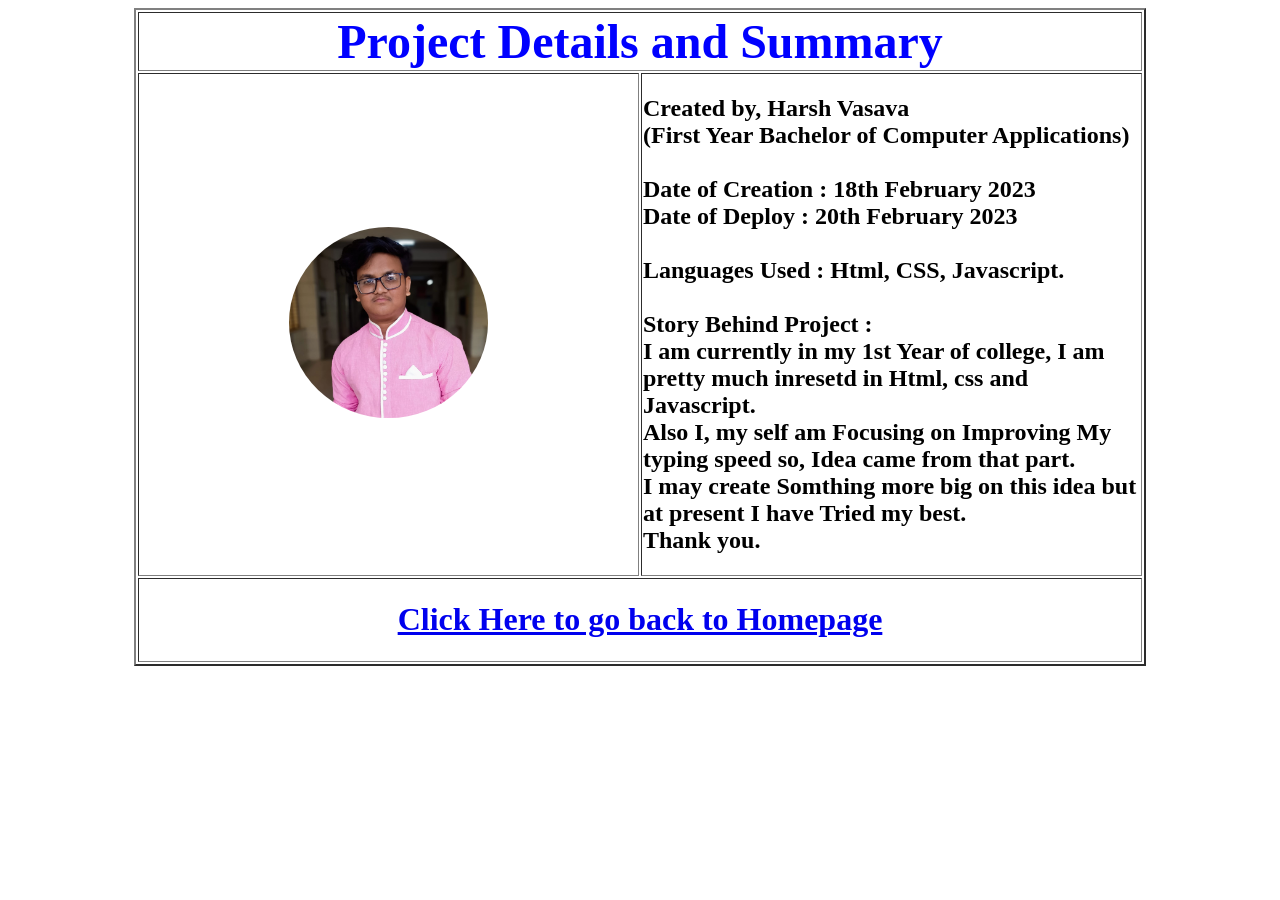
==== credits.html @ daffdd24 "Add files via upload" ====
<!DOCTYPE html>
<html lang="en">

<head>
    <meta charset="UTF-8">
    <meta name="viewport" content="width=device-width, initial-scale=1.0">
    <title>Project Details</title>
    <link rel="stylesheet" href="credits.css">
</head>

<body>
    <table align="center" width="80%" class="card" border="2px">
        <tr>
            <th colspan="2">
                <font color=blue size=8>Project Details and Summary</h1>
                </font>
            </th>
        </tr>
        <tr>
            <th width="50%">
                <img src="profile.jpg" class="img" width="40%">
            </th>
            <th width="50%" align="left">
                <h2>
                    Created by, Harsh Vasava
                    <br>(First Year Bachelor of Computer Applications)
                    <br>
                    <br> Date of Creation : 18th February 2023
                    <br> Date of Deploy : 20th February 2023
                    <br>
                    <br> Languages Used : Html, CSS, Javascript.
                    <br>
                    <br> Story Behind Project :
                    <br> I am currently in my 1st Year of college, I am pretty much inresetd in Html, css and Javascript.
                    <br> Also I, my self am Focusing on Improving My typing speed so, Idea came from that part.
                    <br> I may create Somthing more big on this idea but at present I have Tried my best.
                    <br> Thank you.
                </h2>
            </th>
            <tr>
                <th colspan="2">
                    <h1>
                        <a href="index.html">Click Here to go back to Homepage</a>
                    </h1>
                </th>
            </tr>
        </tr>
    </table>
</body>

</html>
---- credits.css ----
.img {
    border-radius: 100%;
}
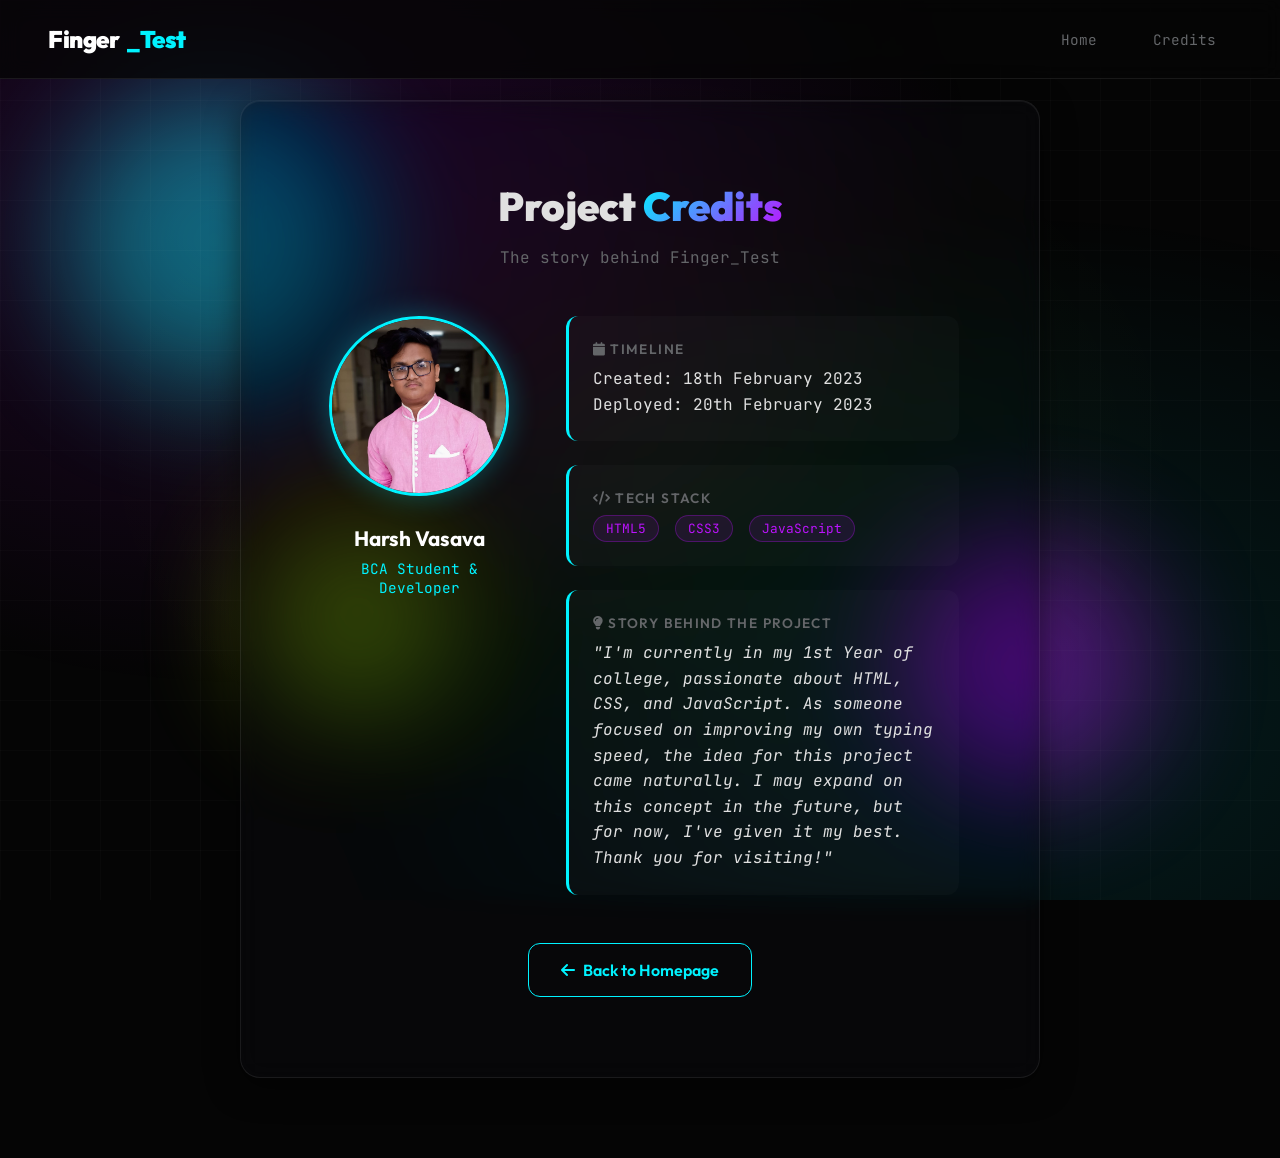
==== commit 6922763d: "update bainchod" ====
--- a/credits.html
+++ b/credits.html
@@ -1,51 +1,240 @@
-<!DOCTYPE html>
-<html lang="en">
-
-<head>
-    <meta charset="UTF-8">
-    <meta name="viewport" content="width=device-width, initial-scale=1.0">
-    <title>Project Details</title>
-    <link rel="stylesheet" href="credits.css">
-</head>
-
-<body>
-    <table align="center" width="80%" class="card" border="2px">
-        <tr>
-            <th colspan="2">
-                <font color=blue size=8>Project Details and Summary</h1>
-                </font>
-            </th>
-        </tr>
-        <tr>
-            <th width="50%">
-                <img src="profile.jpg" class="img" width="40%">
-            </th>
-            <th width="50%" align="left">
-                <h2>
-                    Created by, Harsh Vasava
-                    <br>(First Year Bachelor of Computer Applications)
-                    <br>
-                    <br> Date of Creation : 18th February 2023
-                    <br> Date of Deploy : 20th February 2023
-                    <br>
-                    <br> Languages Used : Html, CSS, Javascript.
-                    <br>
-                    <br> Story Behind Project :
-                    <br> I am currently in my 1st Year of college, I am pretty much inresetd in Html, css and Javascript.
-                    <br> Also I, my self am Focusing on Improving My typing speed so, Idea came from that part.
-                    <br> I may create Somthing more big on this idea but at present I have Tried my best.
-                    <br> Thank you.
-                </h2>
-            </th>
-            <tr>
-                <th colspan="2">
-                    <h1>
-                        <a href="index.html">Click Here to go back to Homepage</a>
-                    </h1>
-                </th>
-            </tr>
-        </tr>
-    </table>
-</body>
-
-</html>+<!DOCTYPE html>
+<html lang="en">
+<head>
+    <meta charset="UTF-8">
+    <meta name="viewport" content="width=device-width, initial-scale=1.0">
+    <title>Credits | Finger_Test</title>
+    <link rel="stylesheet" href="styles.css">
+    <link rel="stylesheet" href="https://cdnjs.cloudflare.com/ajax/libs/font-awesome/6.5.1/css/all.min.css">
+    <style>
+        .credits-container {
+            min-height: 100vh;
+            display: flex;
+            flex-direction: column;
+            align-items: center;
+            justify-content: center;
+            padding: var(--space-2xl) var(--space-lg);
+            padding-top: 100px;
+        }
+
+        .credits-card {
+            max-width: 800px;
+            width: 100%;
+            padding: var(--space-2xl);
+            animation: scaleIn 0.6s ease-out;
+        }
+
+        .credits-header {
+            text-align: center;
+            margin-bottom: var(--space-xl);
+        }
+
+        .credits-header h1 {
+            font-family: var(--font-heading);
+            font-size: 2.5rem;
+            font-weight: 900;
+            margin-bottom: var(--space-sm);
+        }
+
+        .credits-header h1 span {
+            background: linear-gradient(135deg, var(--primary), var(--secondary));
+            -webkit-background-clip: text;
+            -webkit-text-fill-color: transparent;
+            background-clip: text;
+        }
+
+        .credits-content {
+            display: grid;
+            grid-template-columns: 1fr 2fr;
+            gap: var(--space-xl);
+            align-items: start;
+        }
+
+        .profile-section {
+            text-align: center;
+        }
+
+        .profile-image {
+            width: 180px;
+            height: 180px;
+            border-radius: 50%;
+            object-fit: cover;
+            border: 3px solid var(--primary);
+            box-shadow: 0 0 30px rgba(0, 243, 255, 0.3);
+            margin-bottom: var(--space-md);
+            animation: float 4s ease-in-out infinite;
+        }
+
+        .profile-name {
+            font-family: var(--font-heading);
+            font-size: 1.3rem;
+            font-weight: 700;
+            color: var(--text-bright);
+            margin-bottom: var(--space-xs);
+        }
+
+        .profile-role {
+            font-size: 0.9rem;
+            color: var(--primary);
+        }
+
+        .info-section {
+            display: flex;
+            flex-direction: column;
+            gap: var(--space-md);
+        }
+
+        .info-item {
+            padding: var(--space-md);
+            background: rgba(255, 255, 255, 0.02);
+            border-radius: 12px;
+            border-left: 3px solid var(--primary);
+        }
+
+        .info-item h3 {
+            font-family: var(--font-heading);
+            font-size: 0.85rem;
+            font-weight: 600;
+            color: var(--text-muted);
+            text-transform: uppercase;
+            letter-spacing: 0.1em;
+            margin-bottom: var(--space-xs);
+        }
+
+        .info-item p {
+            color: var(--text-main);
+            line-height: 1.6;
+        }
+
+        .tech-stack {
+            display: flex;
+            gap: var(--space-sm);
+            flex-wrap: wrap;
+            margin-top: var(--space-xs);
+        }
+
+        .tech-badge {
+            padding: 4px 12px;
+            background: rgba(188, 19, 254, 0.1);
+            border: 1px solid rgba(188, 19, 254, 0.3);
+            border-radius: 20px;
+            font-size: 0.8rem;
+            color: var(--secondary);
+        }
+
+        .story-text {
+            color: var(--text-muted);
+            font-style: italic;
+        }
+
+        .back-link {
+            margin-top: var(--space-xl);
+            text-align: center;
+        }
+
+        .back-link a {
+            display: inline-flex;
+            align-items: center;
+            gap: var(--space-xs);
+            padding: var(--space-sm) var(--space-lg);
+            background: transparent;
+            border: 1px solid var(--primary);
+            color: var(--primary);
+            text-decoration: none;
+            border-radius: 12px;
+            font-family: var(--font-heading);
+            font-weight: 600;
+            transition: all var(--transition-smooth);
+        }
+
+        .back-link a:hover {
+            background: rgba(0, 243, 255, 0.1);
+            box-shadow: 0 0 25px rgba(0, 243, 255, 0.3);
+            transform: scale(1.05);
+        }
+
+        @media (max-width: 768px) {
+            .credits-content {
+                grid-template-columns: 1fr;
+            }
+
+            .profile-section {
+                margin-bottom: var(--space-lg);
+            }
+
+            .profile-image {
+                width: 140px;
+                height: 140px;
+            }
+        }
+    </style>
+</head>
+<body>
+    <!-- Floating Background Shapes -->
+    <div class="floating-shapes">
+        <div class="shape shape-1"></div>
+        <div class="shape shape-2"></div>
+        <div class="shape shape-3"></div>
+    </div>
+
+    <!-- Navigation -->
+    <nav class="nav" data-testid="main-navigation">
+        <a href="Index.html" class="nav-logo" data-testid="nav-logo">
+            Finger<span>_Test</span>
+        </a>
+        <ul class="nav-links">
+            <li><a href="Index.html" data-testid="nav-home">Home</a></li>
+            <li><a href="credits.html" data-testid="nav-credits">Credits</a></li>
+        </ul>
+    </nav>
+
+    <!-- Main Content -->
+    <main class="credits-container" data-testid="credits-container">
+        <div class="credits-card glass-card" data-testid="credits-card">
+            <div class="credits-header">
+                <h1>Project <span>Credits</span></h1>
+                <p style="color: var(--text-muted);">The story behind Finger_Test</p>
+            </div>
+
+            <div class="credits-content">
+                <div class="profile-section">
+                    <img src="profile.jpg" alt="Harsh Vasava" class="profile-image" data-testid="profile-image">
+                    <div class="profile-name">Harsh Vasava</div>
+                    <div class="profile-role">BCA Student & Developer</div>
+                </div>
+
+                <div class="info-section">
+                    <div class="info-item">
+                        <h3><i class="fas fa-calendar"></i> Timeline</h3>
+                        <p>Created: 18th February 2023<br>Deployed: 20th February 2023</p>
+                    </div>
+
+                    <div class="info-item">
+                        <h3><i class="fas fa-code"></i> Tech Stack</h3>
+                        <div class="tech-stack">
+                            <span class="tech-badge">HTML5</span>
+                            <span class="tech-badge">CSS3</span>
+                            <span class="tech-badge">JavaScript</span>
+                        </div>
+                    </div>
+
+                    <div class="info-item">
+                        <h3><i class="fas fa-lightbulb"></i> Story Behind The Project</h3>
+                        <p class="story-text">
+                            "I'm currently in my 1st Year of college, passionate about HTML, CSS, and JavaScript. 
+                            As someone focused on improving my own typing speed, the idea for this project came naturally. 
+                            I may expand on this concept in the future, but for now, I've given it my best. Thank you for visiting!"
+                        </p>
+                    </div>
+                </div>
+            </div>
+
+            <div class="back-link">
+                <a href="Index.html" data-testid="back-home-btn">
+                    <i class="fas fa-arrow-left"></i> Back to Homepage
+                </a>
+            </div>
+        </div>
+    </main>
+</body>
+</html>
--- a/styles.css
+++ b/styles.css
@@ -0,0 +1,933 @@
+/* ===== CYBERPUNK NEON TYPING TEST - DESIGN SYSTEM ===== */
+
+/* Google Fonts */
+@import url('https://fonts.googleapis.com/css2?family=Outfit:wght@300;500;700;900&display=swap');
+@import url('https://fonts.googleapis.com/css2?family=JetBrains+Mono:wght@400;500;700&display=swap');
+
+/* CSS Reset & Variables */
+* {
+    margin: 0;
+    padding: 0;
+    box-sizing: border-box;
+}
+
+:root {
+    /* Colors */
+    --bg-void: #050505;
+    --bg-surface: rgba(20, 20, 30, 0.6);
+    --bg-glass: rgba(10, 10, 15, 0.4);
+    --surface-glass: rgba(255, 255, 255, 0.03);
+    
+    --primary: #00f3ff;
+    --secondary: #bc13fe;
+    --accent: #ccff00;
+    --tertiary: #ff6b35;
+    
+    --text-main: #e0e0e0;
+    --text-muted: #646669;
+    --text-bright: #ffffff;
+    
+    --success: #00ff9d;
+    --error: #ff2a6d;
+    
+    --border-glass: rgba(255, 255, 255, 0.08);
+    --border-glow: rgba(0, 243, 255, 0.3);
+    
+    /* Typography */
+    --font-heading: 'Outfit', sans-serif;
+    --font-mono: 'JetBrains Mono', monospace;
+    
+    /* Spacing */
+    --space-xs: 0.5rem;
+    --space-sm: 1rem;
+    --space-md: 1.5rem;
+    --space-lg: 2rem;
+    --space-xl: 3rem;
+    --space-2xl: 5rem;
+    
+    /* Transitions */
+    --transition-fast: 0.2s cubic-bezier(0.4, 0, 0.2, 1);
+    --transition-smooth: 0.3s cubic-bezier(0.4, 0, 0.2, 1);
+    --transition-bounce: 0.5s cubic-bezier(0.68, -0.55, 0.265, 1.55);
+}
+
+/* ===== BASE STYLES ===== */
+html {
+    scroll-behavior: smooth;
+}
+
+body {
+    font-family: var(--font-mono);
+    background: var(--bg-void);
+    color: var(--text-main);
+    min-height: 100vh;
+    overflow-x: hidden;
+    position: relative;
+}
+
+/* Animated Background */
+body::before {
+    content: '';
+    position: fixed;
+    top: 0;
+    left: 0;
+    width: 100%;
+    height: 100%;
+    background: 
+        radial-gradient(ellipse at 20% 20%, rgba(188, 19, 254, 0.15) 0%, transparent 50%),
+        radial-gradient(ellipse at 80% 80%, rgba(0, 243, 255, 0.1) 0%, transparent 50%),
+        radial-gradient(ellipse at 50% 50%, rgba(204, 255, 0, 0.05) 0%, transparent 60%);
+    pointer-events: none;
+    z-index: -1;
+    animation: bgPulse 8s ease-in-out infinite;
+}
+
+/* Grid Pattern Overlay */
+body::after {
+    content: '';
+    position: fixed;
+    top: 0;
+    left: 0;
+    width: 100%;
+    height: 100%;
+    background-image: 
+        linear-gradient(rgba(255,255,255,0.02) 1px, transparent 1px),
+        linear-gradient(90deg, rgba(255,255,255,0.02) 1px, transparent 1px);
+    background-size: 50px 50px;
+    pointer-events: none;
+    z-index: -1;
+}
+
+/* ===== ANIMATIONS ===== */
+@keyframes bgPulse {
+    0%, 100% { opacity: 1; }
+    50% { opacity: 0.7; }
+}
+
+@keyframes float {
+    0%, 100% { transform: translateY(0px); }
+    50% { transform: translateY(-15px); }
+}
+
+@keyframes floatReverse {
+    0%, 100% { transform: translateY(0px); }
+    50% { transform: translateY(15px); }
+}
+
+@keyframes pulseGlow {
+    0%, 100% { box-shadow: 0 0 5px rgba(0, 243, 255, 0.2), 0 0 10px rgba(0, 243, 255, 0.1); }
+    50% { box-shadow: 0 0 20px rgba(0, 243, 255, 0.5), 0 0 40px rgba(0, 243, 255, 0.2); }
+}
+
+@keyframes textGlow {
+    0%, 100% { text-shadow: 0 0 10px rgba(0, 243, 255, 0.5), 0 0 20px rgba(0, 243, 255, 0.3); }
+    50% { text-shadow: 0 0 20px rgba(0, 243, 255, 0.8), 0 0 40px rgba(0, 243, 255, 0.5), 0 0 60px rgba(0, 243, 255, 0.3); }
+}
+
+@keyframes slideUp {
+    from { 
+        opacity: 0; 
+        transform: translateY(30px); 
+    }
+    to { 
+        opacity: 1; 
+        transform: translateY(0); 
+    }
+}
+
+@keyframes scaleIn {
+    from { 
+        opacity: 0; 
+        transform: scale(0.9); 
+    }
+    to { 
+        opacity: 1; 
+        transform: scale(1); 
+    }
+}
+
+@keyframes blink {
+    0%, 100% { opacity: 1; }
+    50% { opacity: 0; }
+}
+
+@keyframes morphSize {
+    0%, 100% { border-radius: 30% 70% 70% 30% / 30% 30% 70% 70%; }
+    25% { border-radius: 58% 42% 75% 25% / 76% 46% 54% 24%; }
+    50% { border-radius: 50% 50% 33% 67% / 55% 27% 73% 45%; }
+    75% { border-radius: 33% 67% 58% 42% / 63% 68% 32% 37%; }
+}
+
+@keyframes rotateGlow {
+    0% { transform: rotate(0deg); }
+    100% { transform: rotate(360deg); }
+}
+
+@keyframes typewriter {
+    from { width: 0; }
+    to { width: 100%; }
+}
+
+/* ===== GLASSMORPHISM COMPONENTS ===== */
+.glass-card {
+    background: var(--bg-glass);
+    backdrop-filter: blur(12px) saturate(180%);
+    -webkit-backdrop-filter: blur(12px) saturate(180%);
+    border: 1px solid var(--border-glass);
+    border-radius: 20px;
+    box-shadow: 
+        0 8px 32px 0 rgba(0, 0, 0, 0.5),
+        inset 0 1px 0 rgba(255, 255, 255, 0.05);
+}
+
+.glass-card-hover {
+    transition: all var(--transition-smooth);
+}
+
+.glass-card-hover:hover {
+    transform: translateY(-8px) scale(1.02);
+    border-color: var(--secondary);
+    box-shadow: 
+        0 20px 50px rgba(188, 19, 254, 0.2),
+        0 0 30px rgba(188, 19, 254, 0.1),
+        inset 0 1px 0 rgba(255, 255, 255, 0.1);
+}
+
+/* ===== NAVIGATION ===== */
+.nav {
+    position: fixed;
+    top: 0;
+    left: 0;
+    right: 0;
+    padding: var(--space-md) var(--space-xl);
+    display: flex;
+    justify-content: space-between;
+    align-items: center;
+    z-index: 100;
+    background: rgba(5, 5, 5, 0.8);
+    backdrop-filter: blur(10px);
+    border-bottom: 1px solid var(--border-glass);
+}
+
+.nav-logo {
+    font-family: var(--font-heading);
+    font-size: 1.5rem;
+    font-weight: 900;
+    letter-spacing: -0.02em;
+    color: var(--text-bright);
+    text-decoration: none;
+    display: flex;
+    align-items: center;
+    gap: var(--space-xs);
+}
+
+.nav-logo span {
+    color: var(--primary);
+    animation: textGlow 3s ease-in-out infinite;
+}
+
+.nav-links {
+    display: flex;
+    gap: var(--space-md);
+    list-style: none;
+}
+
+.nav-links a {
+    color: var(--text-muted);
+    text-decoration: none;
+    font-size: 0.9rem;
+    transition: all var(--transition-fast);
+    padding: var(--space-xs) var(--space-sm);
+    border-radius: 8px;
+}
+
+.nav-links a:hover {
+    color: var(--primary);
+    background: rgba(0, 243, 255, 0.1);
+}
+
+/* ===== HOME PAGE ===== */
+.home-container {
+    min-height: 100vh;
+    display: flex;
+    flex-direction: column;
+    align-items: center;
+    justify-content: center;
+    padding: var(--space-2xl) var(--space-lg);
+    padding-top: 100px;
+}
+
+/* Hero Section */
+.hero {
+    text-align: center;
+    margin-bottom: var(--space-2xl);
+    animation: slideUp 0.8s ease-out;
+}
+
+.hero-badge {
+    display: inline-flex;
+    align-items: center;
+    gap: var(--space-xs);
+    padding: var(--space-xs) var(--space-md);
+    background: rgba(0, 243, 255, 0.1);
+    border: 1px solid rgba(0, 243, 255, 0.3);
+    border-radius: 50px;
+    font-size: 0.8rem;
+    color: var(--primary);
+    margin-bottom: var(--space-md);
+    animation: pulseGlow 3s ease-in-out infinite;
+}
+
+.hero-badge::before {
+    content: '';
+    width: 8px;
+    height: 8px;
+    background: var(--primary);
+    border-radius: 50%;
+    animation: blink 1.5s ease-in-out infinite;
+}
+
+.hero-title {
+    font-family: var(--font-heading);
+    font-size: clamp(2.5rem, 8vw, 5rem);
+    font-weight: 900;
+    letter-spacing: -0.03em;
+    line-height: 1.1;
+    margin-bottom: var(--space-md);
+}
+
+.hero-title .gradient-text {
+    background: linear-gradient(135deg, var(--primary), var(--secondary), var(--accent));
+    -webkit-background-clip: text;
+    -webkit-text-fill-color: transparent;
+    background-clip: text;
+}
+
+.hero-title .neon-text {
+    color: var(--primary);
+    text-shadow: 
+        0 0 10px rgba(0, 243, 255, 0.5),
+        0 0 20px rgba(0, 243, 255, 0.3),
+        0 0 30px rgba(0, 243, 255, 0.2);
+}
+
+.hero-subtitle {
+    font-size: 1.1rem;
+    color: var(--text-muted);
+    max-width: 500px;
+    margin: 0 auto;
+    line-height: 1.6;
+}
+
+/* Floating Shapes */
+.floating-shapes {
+    position: fixed;
+    top: 0;
+    left: 0;
+    width: 100%;
+    height: 100%;
+    pointer-events: none;
+    z-index: -1;
+    overflow: hidden;
+}
+
+.shape {
+    position: absolute;
+    border-radius: 50%;
+    filter: blur(60px);
+    opacity: 0.4;
+}
+
+.shape-1 {
+    width: 300px;
+    height: 300px;
+    background: var(--primary);
+    top: 10%;
+    left: 5%;
+    animation: float 6s ease-in-out infinite, morphSize 15s ease-in-out infinite;
+}
+
+.shape-2 {
+    width: 250px;
+    height: 250px;
+    background: var(--secondary);
+    top: 60%;
+    right: 10%;
+    animation: floatReverse 8s ease-in-out infinite, morphSize 12s ease-in-out infinite reverse;
+}
+
+.shape-3 {
+    width: 200px;
+    height: 200px;
+    background: var(--accent);
+    bottom: 20%;
+    left: 20%;
+    animation: float 7s ease-in-out infinite 1s, morphSize 18s ease-in-out infinite;
+}
+
+/* Mode Selection Section */
+.modes-section {
+    width: 100%;
+    max-width: 900px;
+    animation: slideUp 0.8s ease-out 0.2s both;
+}
+
+.section-header {
+    text-align: center;
+    margin-bottom: var(--space-lg);
+}
+
+.section-title {
+    font-family: var(--font-heading);
+    font-size: 1.3rem;
+    font-weight: 500;
+    color: var(--text-muted);
+    display: flex;
+    align-items: center;
+    justify-content: center;
+    gap: var(--space-sm);
+}
+
+.section-title::before,
+.section-title::after {
+    content: '';
+    width: 50px;
+    height: 1px;
+    background: linear-gradient(90deg, transparent, var(--border-glass), transparent);
+}
+
+/* Mode Cards Grid */
+.modes-grid {
+    display: grid;
+    grid-template-columns: repeat(auto-fit, minmax(200px, 1fr));
+    gap: var(--space-md);
+    margin-bottom: var(--space-xl);
+}
+
+.mode-card {
+    position: relative;
+    padding: var(--space-lg);
+    text-align: center;
+    text-decoration: none;
+    overflow: hidden;
+    cursor: pointer;
+}
+
+.mode-card::before {
+    content: '';
+    position: absolute;
+    top: 0;
+    left: 0;
+    right: 0;
+    bottom: 0;
+    background: linear-gradient(135deg, transparent, rgba(0, 243, 255, 0.05));
+    opacity: 0;
+    transition: opacity var(--transition-smooth);
+}
+
+.mode-card:hover::before {
+    opacity: 1;
+}
+
+.mode-card::after {
+    content: '';
+    position: absolute;
+    top: -50%;
+    left: -50%;
+    width: 200%;
+    height: 200%;
+    background: conic-gradient(from 0deg, transparent, var(--primary), transparent, var(--secondary), transparent);
+    opacity: 0;
+    animation: rotateGlow 4s linear infinite;
+    transition: opacity var(--transition-smooth);
+}
+
+.mode-card:hover::after {
+    opacity: 0.1;
+}
+
+.mode-card-content {
+    position: relative;
+    z-index: 1;
+}
+
+.mode-icon {
+    width: 60px;
+    height: 60px;
+    margin: 0 auto var(--space-sm);
+    display: flex;
+    align-items: center;
+    justify-content: center;
+    font-size: 1.5rem;
+    color: var(--primary);
+    background: rgba(0, 243, 255, 0.1);
+    border-radius: 16px;
+    transition: all var(--transition-smooth);
+}
+
+.mode-card:hover .mode-icon {
+    transform: scale(1.1);
+    box-shadow: 0 0 30px rgba(0, 243, 255, 0.3);
+}
+
+.mode-time {
+    font-family: var(--font-heading);
+    font-size: 2rem;
+    font-weight: 700;
+    color: var(--text-bright);
+    margin-bottom: var(--space-xs);
+}
+
+.mode-label {
+    font-size: 0.85rem;
+    color: var(--text-muted);
+    text-transform: uppercase;
+    letter-spacing: 0.1em;
+}
+
+/* Category Tabs */
+.category-tabs {
+    display: flex;
+    justify-content: center;
+    gap: var(--space-sm);
+    margin-bottom: var(--space-lg);
+    padding: var(--space-xs);
+    background: var(--bg-glass);
+    backdrop-filter: blur(10px);
+    border-radius: 16px;
+    border: 1px solid var(--border-glass);
+}
+
+.tab-btn {
+    padding: var(--space-sm) var(--space-lg);
+    background: transparent;
+    border: none;
+    color: var(--text-muted);
+    font-family: var(--font-mono);
+    font-size: 0.9rem;
+    cursor: pointer;
+    border-radius: 12px;
+    transition: all var(--transition-fast);
+}
+
+.tab-btn:hover {
+    color: var(--text-main);
+    background: rgba(255, 255, 255, 0.05);
+}
+
+.tab-btn.active {
+    color: var(--primary);
+    background: rgba(0, 243, 255, 0.1);
+    box-shadow: 0 0 20px rgba(0, 243, 255, 0.1);
+}
+
+/* ===== TYPING TEST PAGE ===== */
+.test-container {
+    min-height: 100vh;
+    display: flex;
+    flex-direction: column;
+    align-items: center;
+    justify-content: center;
+    padding: var(--space-xl);
+    padding-top: 100px;
+}
+
+.test-header {
+    text-align: center;
+    margin-bottom: var(--space-lg);
+    animation: slideUp 0.6s ease-out;
+}
+
+.test-mode-badge {
+    display: inline-flex;
+    align-items: center;
+    gap: var(--space-xs);
+    padding: var(--space-xs) var(--space-md);
+    background: rgba(188, 19, 254, 0.1);
+    border: 1px solid rgba(188, 19, 254, 0.3);
+    border-radius: 50px;
+    font-size: 0.85rem;
+    color: var(--secondary);
+    margin-bottom: var(--space-sm);
+}
+
+/* Typing Wrapper */
+.wrapper {
+    width: 100%;
+    max-width: 900px;
+    padding: var(--space-xl);
+    background: var(--bg-glass);
+    backdrop-filter: blur(16px) saturate(180%);
+    -webkit-backdrop-filter: blur(16px) saturate(180%);
+    border: 1px solid var(--border-glass);
+    border-radius: 24px;
+    box-shadow: 
+        0 8px 32px rgba(0, 0, 0, 0.4),
+        0 0 60px rgba(0, 243, 255, 0.05),
+        inset 0 1px 0 rgba(255, 255, 255, 0.05);
+    animation: scaleIn 0.5s ease-out 0.2s both;
+}
+
+.input-field {
+    opacity: 0;
+    z-index: -999;
+    position: absolute;
+}
+
+/* Content Box */
+.content-box {
+    padding: var(--space-md) var(--space-lg) 0;
+    border-radius: 16px;
+    border: 2px solid var(--border-glass);
+    background: rgba(0, 0, 0, 0.3);
+    transition: border-color var(--transition-smooth);
+}
+
+.content-box:focus-within {
+    border-color: var(--primary);
+    box-shadow: 0 0 30px rgba(0, 243, 255, 0.1);
+}
+
+/* Typing Text */
+.typing-text {
+    overflow: hidden;
+    max-height: 280px;
+    position: relative;
+}
+
+.typing-text::after {
+    content: '';
+    position: absolute;
+    bottom: 0;
+    left: 0;
+    right: 0;
+    height: 40px;
+    background: linear-gradient(transparent, rgba(10, 10, 15, 0.8));
+    pointer-events: none;
+}
+
+.typing-text p {
+    font-size: 1.4rem;
+    line-height: 2;
+    text-align: left;
+    letter-spacing: 0.5px;
+    color: var(--text-muted);
+}
+
+.typing-text p span {
+    position: relative;
+    transition: color 0.1s ease;
+}
+
+.typing-text p span.correct {
+    color: var(--text-main);
+}
+
+.typing-text p span.incorrect {
+    color: var(--error);
+    background: rgba(255, 42, 109, 0.2);
+    border-radius: 2px;
+}
+
+.typing-text p span.active {
+    color: var(--text-bright);
+}
+
+.typing-text p span.active::before {
+    content: '';
+    position: absolute;
+    left: 0;
+    bottom: 0;
+    width: 2px;
+    height: 100%;
+    background: var(--accent);
+    box-shadow: 0 0 10px var(--accent), 0 0 20px var(--accent);
+    animation: blink 0.8s ease-in-out infinite;
+}
+
+/* Stats Bar */
+.content {
+    margin-top: var(--space-md);
+    display: flex;
+    padding: var(--space-md) 0;
+    flex-wrap: wrap;
+    align-items: center;
+    justify-content: space-between;
+    border-top: 1px solid var(--border-glass);
+    gap: var(--space-md);
+}
+
+.result-details {
+    display: flex;
+    flex-wrap: wrap;
+    align-items: center;
+    gap: var(--space-lg);
+    list-style: none;
+}
+
+.result-details li {
+    display: flex;
+    flex-direction: column;
+    align-items: center;
+    padding: var(--space-sm) var(--space-md);
+    background: rgba(255, 255, 255, 0.02);
+    border-radius: 12px;
+    min-width: 80px;
+    transition: all var(--transition-fast);
+}
+
+.result-details li:hover {
+    background: rgba(0, 243, 255, 0.05);
+    transform: translateY(-2px);
+}
+
+.result-details li p {
+    font-size: 0.7rem;
+    color: var(--text-muted);
+    text-transform: uppercase;
+    letter-spacing: 0.1em;
+    margin-bottom: 4px;
+}
+
+.result-details li span {
+    font-family: var(--font-heading);
+    font-size: 1.5rem;
+    font-weight: 700;
+}
+
+.result-details li.time span {
+    color: var(--primary);
+}
+
+.result-details li.mistake span {
+    color: var(--error);
+}
+
+.result-details li.wpm span {
+    color: var(--accent);
+}
+
+.result-details li.cpm span {
+    color: var(--secondary);
+}
+
+/* Buttons */
+.btn {
+    padding: var(--space-sm) var(--space-lg);
+    background: transparent;
+    border: 1px solid var(--primary);
+    color: var(--primary);
+    font-family: var(--font-heading);
+    font-size: 0.9rem;
+    font-weight: 600;
+    cursor: pointer;
+    border-radius: 12px;
+    transition: all var(--transition-smooth);
+    box-shadow: 0 0 10px rgba(0, 243, 255, 0.1);
+}
+
+.btn:hover {
+    background: rgba(0, 243, 255, 0.1);
+    box-shadow: 0 0 25px rgba(0, 243, 255, 0.3);
+    transform: scale(1.05);
+    text-shadow: 0 0 10px var(--primary);
+}
+
+.btn:active {
+    transform: scale(0.95);
+}
+
+.btn-secondary {
+    border-color: var(--secondary);
+    color: var(--secondary);
+    box-shadow: 0 0 10px rgba(188, 19, 254, 0.1);
+}
+
+.btn-secondary:hover {
+    background: rgba(188, 19, 254, 0.1);
+    box-shadow: 0 0 25px rgba(188, 19, 254, 0.3);
+    text-shadow: 0 0 10px var(--secondary);
+}
+
+/* Mode Switcher */
+.mode-switcher {
+    display: flex;
+    justify-content: center;
+    gap: var(--space-sm);
+    margin-top: var(--space-lg);
+    animation: slideUp 0.6s ease-out 0.4s both;
+}
+
+.mode-switcher a {
+    padding: var(--space-xs) var(--space-md);
+    color: var(--text-muted);
+    text-decoration: none;
+    font-size: 0.85rem;
+    border-radius: 8px;
+    transition: all var(--transition-fast);
+    border: 1px solid transparent;
+}
+
+.mode-switcher a:hover {
+    color: var(--primary);
+    background: rgba(0, 243, 255, 0.05);
+    border-color: rgba(0, 243, 255, 0.2);
+}
+
+.mode-switcher span {
+    color: var(--text-muted);
+    opacity: 0.3;
+}
+
+/* ===== FOOTER ===== */
+.footer {
+    text-align: center;
+    padding: var(--space-lg);
+    margin-top: auto;
+    color: var(--text-muted);
+    font-size: 0.8rem;
+}
+
+.footer a {
+    color: var(--primary);
+    text-decoration: none;
+    transition: all var(--transition-fast);
+}
+
+.footer a:hover {
+    text-shadow: 0 0 10px var(--primary);
+}
+
+/* ===== RESPONSIVE ===== */
+@media (max-width: 768px) {
+    .nav {
+        padding: var(--space-sm);
+    }
+    
+    .nav-logo {
+        font-size: 1.2rem;
+    }
+    
+    .nav-links {
+        display: none;
+    }
+    
+    .hero-title {
+        font-size: clamp(2rem, 10vw, 3.5rem);
+    }
+    
+    .modes-grid {
+        grid-template-columns: repeat(2, 1fr);
+        gap: var(--space-sm);
+    }
+    
+    .mode-card {
+        padding: var(--space-md);
+    }
+    
+    .mode-time {
+        font-size: 1.5rem;
+    }
+    
+    .wrapper {
+        padding: var(--space-md);
+        border-radius: 16px;
+    }
+    
+    .typing-text p {
+        font-size: 1.1rem;
+        line-height: 1.8;
+    }
+    
+    .result-details {
+        justify-content: center;
+        width: 100%;
+    }
+    
+    .result-details li {
+        min-width: 70px;
+    }
+    
+    .content {
+        flex-direction: column;
+    }
+    
+    .btn {
+        width: 100%;
+        margin-top: var(--space-sm);
+    }
+    
+    .mode-switcher {
+        flex-wrap: wrap;
+        justify-content: center;
+    }
+    
+    .category-tabs {
+        flex-wrap: wrap;
+    }
+}
+
+@media (max-width: 480px) {
+    .modes-grid {
+        grid-template-columns: 1fr;
+    }
+    
+    .shape {
+        display: none;
+    }
+    
+    .typing-text p {
+        font-size: 1rem;
+    }
+}
+
+/* ===== UTILITIES ===== */
+.hidden {
+    display: none !important;
+}
+
+.text-center {
+    text-align: center;
+}
+
+.mt-lg {
+    margin-top: var(--space-lg);
+}
+
+.mb-lg {
+    margin-bottom: var(--space-lg);
+}
+
+/* Selection */
+::selection {
+    background: rgba(0, 243, 255, 0.3);
+    color: var(--text-bright);
+}
+
+/* Scrollbar */
+::-webkit-scrollbar {
+    width: 8px;
+}
+
+::-webkit-scrollbar-track {
+    background: var(--bg-void);
+}
+
+::-webkit-scrollbar-thumb {
+    background: var(--border-glass);
+    border-radius: 4px;
+}
+
+::-webkit-scrollbar-thumb:hover {
+    background: var(--primary);
+}
+
+/* Focus States */
+*:focus {
+    outline: none;
+}
+
+*:focus-visible {
+    outline: 2px solid var(--primary);
+    outline-offset: 2px;
+}
